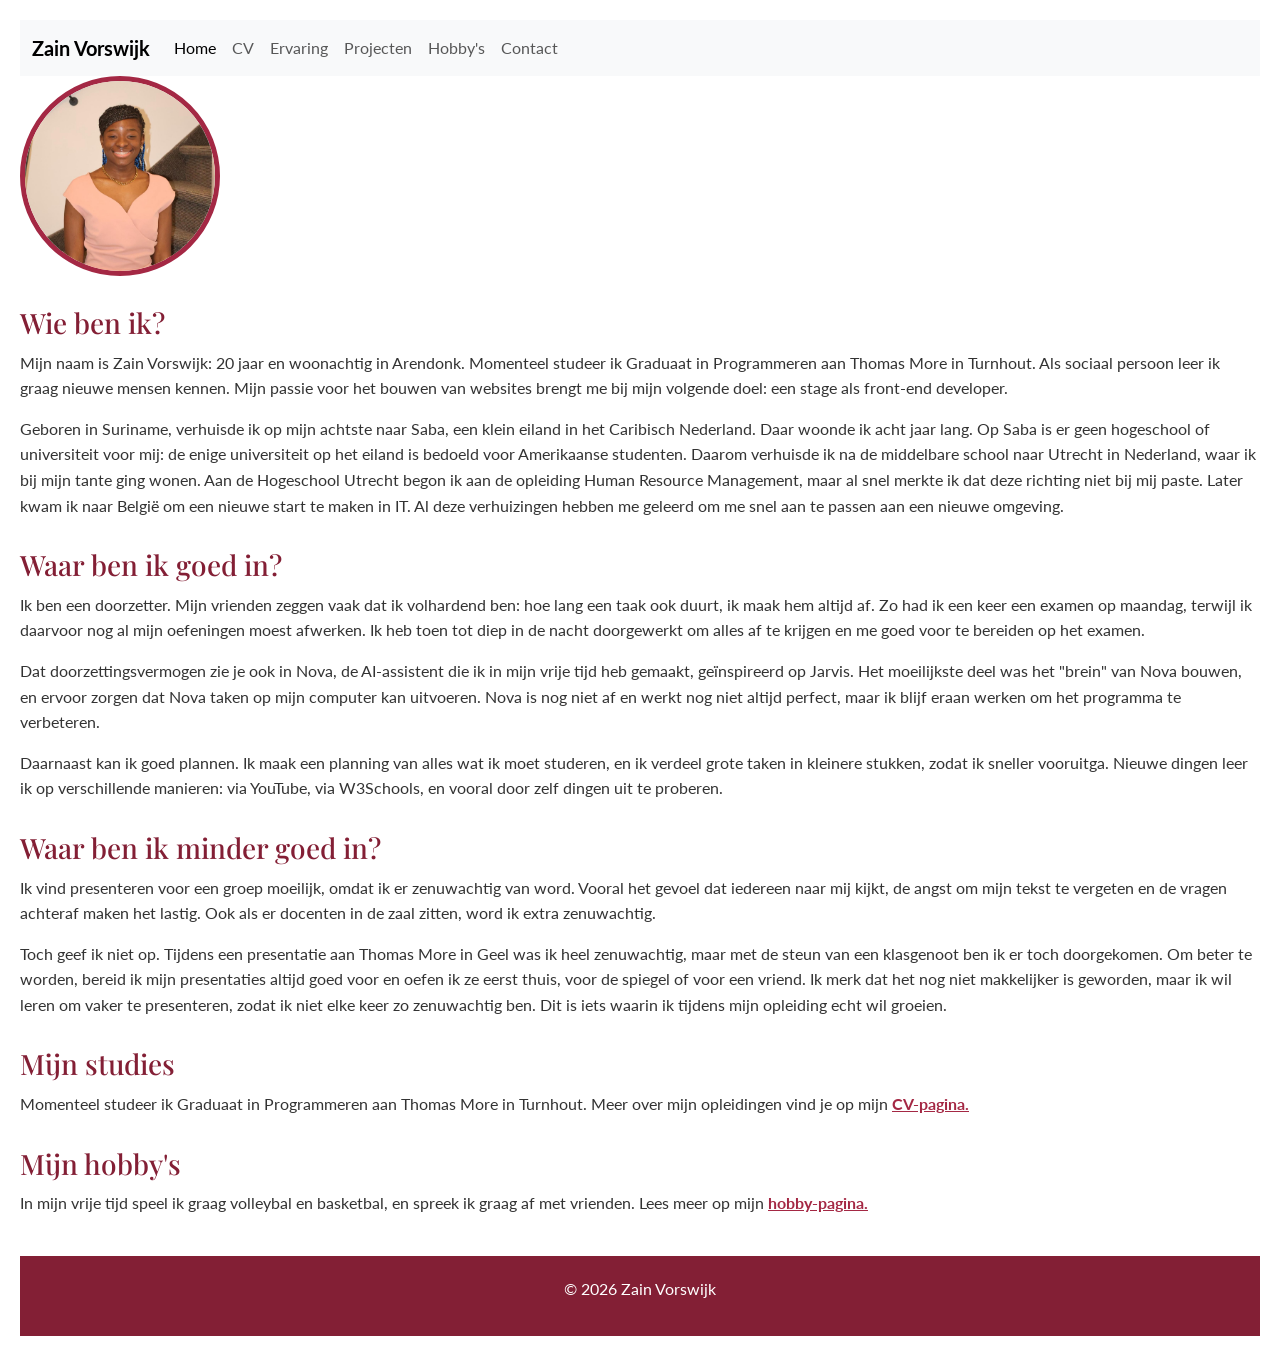
==== index.html @ 047c999d "Bootstrap en responsive navbar toegevoegd aan index" ====
<!DOCTYPE html>
<html lang="nl">
<head>
    <meta charset="UTF-8">
    <meta name="viewport" content="width=device-width, initial-scale=1.0">
    <meta name="description" content="Portfolio van Zain Vorswijk, student Graduaat in Programmeren aan Thomas More Turnhout">
    <title>Home | Zain Vorswijk</title>
    <link rel="icon" href="images/favicon.ico" type="image/x-icon">
    <link href="https://fonts.googleapis.com/css2?family=Dancing+Script:wght@700&family=Playfair+Display:wght@700&family=Lato:wght@400;700&display=swap" rel="stylesheet">
    <link href="https://cdn.jsdelivr.net/npm/bootstrap@5.3.8/dist/css/bootstrap.min.css" rel="stylesheet" integrity="sha384-sRIl4kxILFvY47J16cr9ZwB07vP4J8+LH7qKQnuqkuIAvNWLzeN8tE5YBujZqJLB" crossorigin="anonymous">
    <link rel="stylesheet" href="css/style.css">

</head>

<body>
    <nav class="navbar navbar-expand-lg bg-body-tertiary">
  <div class="container-fluid">
    <a class="navbar-brand" href="index.html">Zain Vorswijk</a>
    <button class="navbar-toggler" type="button" data-bs-toggle="collapse" data-bs-target="#navbarTogglerDemo01" aria-controls="navbarTogglerDemo01" aria-expanded="false" aria-label="Toggle navigation">
      <span class="navbar-toggler-icon"></span>
    </button>
    <div class="collapse navbar-collapse" id="navbarTogglerDemo01">
      <ul class="navbar-nav me-auto mb-2 mb-lg-0">
        <li class="nav-item">
          <a class="nav-link active" aria-current="page" href="index.html">Home</a>
        </li>
        <li class="nav-item">
          <a class="nav-link" href="cv.html">CV</a>
        </li>
        <li class="nav-item">
          <a class="nav-link" href="ervaring.html">Ervaring</a>
        </li>
        <li class="nav-item">
          <a class="nav-link" href="projecten.html">Projecten</a>
        </li>
        <li class="nav-item">
          <a class="nav-link" href="hobby.html">Hobby's</a>
        </li>
        <li class="nav-item">
          <a class="nav-link" href="contact.html">Contact</a>
        </li>
      </ul>
    </div>
  </div>
</nav>

    <img src="images/profielfoto.jpg" alt="Foto van Zain Vorswijk" id="profielfoto">

    <h2>Wie ben ik?</h2>
    <p>Mijn naam is Zain Vorswijk: 20 jaar en woonachtig in Arendonk. Momenteel studeer ik Graduaat in Programmeren aan Thomas More in Turnhout. Als sociaal persoon leer ik graag nieuwe mensen kennen. Mijn passie voor het bouwen van websites brengt me bij mijn volgende doel: een stage als front-end developer.</p>
    <p>Geboren in Suriname, verhuisde ik op mijn achtste naar Saba, een klein eiland in het Caribisch Nederland. Daar woonde ik acht jaar lang. Op Saba is er geen hogeschool of universiteit voor mij: de enige universiteit op het eiland is bedoeld voor Amerikaanse studenten. Daarom verhuisde ik na de middelbare school naar Utrecht in Nederland, waar ik bij mijn tante ging wonen. Aan de Hogeschool Utrecht begon ik aan de opleiding Human Resource Management, maar al snel merkte ik dat deze richting niet bij mij paste. Later kwam ik naar België om een nieuwe start te maken in IT. Al deze verhuizingen hebben me geleerd om me snel aan te passen aan een nieuwe omgeving.</p>

    <h2>Waar ben ik goed in?</h2>
    <p>Ik ben een doorzetter. Mijn vrienden zeggen vaak dat ik volhardend ben: hoe lang een taak ook duurt, ik maak hem altijd af. Zo had ik een keer een examen op maandag, terwijl ik daarvoor nog al mijn oefeningen moest afwerken. Ik heb toen tot diep in de nacht doorgewerkt om alles af te krijgen en me goed voor te bereiden op het examen.</p>
    <p>Dat doorzettingsvermogen zie je ook in Nova, de AI-assistent die ik in mijn vrije tijd heb gemaakt, geïnspireerd op Jarvis. Het moeilijkste deel was het "brein" van Nova bouwen, en ervoor zorgen dat Nova taken op mijn computer kan uitvoeren. Nova is nog niet af en werkt nog niet altijd perfect, maar ik blijf eraan werken om het programma te verbeteren.</p>
    <p>Daarnaast kan ik goed plannen. Ik maak een planning van alles wat ik moet studeren, en ik verdeel grote taken in kleinere stukken, zodat ik sneller vooruitga. Nieuwe dingen leer ik op verschillende manieren: via YouTube, via W3Schools, en vooral door zelf dingen uit te proberen.</p>

    <h2>Waar ben ik minder goed in?</h2>
    <p>Ik vind presenteren voor een groep moeilijk, omdat ik er zenuwachtig van word. Vooral het gevoel dat iedereen naar mij kijkt, de angst om mijn tekst te vergeten en de vragen achteraf maken het lastig. Ook als er docenten in de zaal zitten, word ik extra zenuwachtig.</p>
    <p>Toch geef ik niet op. Tijdens een presentatie aan Thomas More in Geel was ik heel zenuwachtig, maar met de steun van een klasgenoot ben ik er toch doorgekomen. Om beter te worden, bereid ik mijn presentaties altijd goed voor en oefen ik ze eerst thuis, voor de spiegel of voor een vriend. Ik merk dat het nog niet makkelijker is geworden, maar ik wil leren om vaker te presenteren, zodat ik niet elke keer zo zenuwachtig ben. Dit is iets waarin ik tijdens mijn opleiding echt wil groeien.</p>

    <h2>Mijn studies</h2>
    <p>Momenteel studeer ik Graduaat in Programmeren aan Thomas More in Turnhout. Meer over mijn opleidingen vind je op mijn <a href="cv.html">CV-pagina.</a></p>
    
    <h2>Mijn hobby's</h2>
    <p>In mijn vrije tijd speel ik graag volleybal en basketbal, en spreek ik graag af met vrienden. Lees meer op mijn <a href="hobby.html">hobby-pagina.</a></p>

    <footer>
        <p>&copy; 2026 Zain Vorswijk</p>
    </footer>
    <script src="https://cdn.jsdelivr.net/npm/bootstrap@5.3.8/dist/js/bootstrap.bundle.min.js" integrity="sha384-FKyoEForCGlyvwx9Hj09JcYn3nv7wiPVlz7YYwJrWVcXK/BmnVDxM+D2scQbITxI" crossorigin="anonymous"></script>
</body>
</html>
---- css/style.css ----
h1 {
    font-family: 'Dancing Script', cursive;
    color: #a42844;
    font-size: 36px;
    margin-bottom: 10px;
}

h2 {
    font-family: 'Playfair Display', serif;
    color: #831F35;
    font-size: 28px;
    margin-top: 30px;
    margin-bottom: 10px;
}

h3 {
    font-family: 'Playfair Display', serif;
    color: #a42844;
    font-size: 22px;
    margin-bottom: 8px;
}

p {
    font-size: 16px;
    line-height: 1.6;
    margin-bottom: 15px;
}

body {
    font-family: Lato, sans-serif;
    margin: 0;
    padding: 20px;
    background-color: #ffffff;
    color: #333333;
}

footer {
    background-color: #831F35;
    color: #ffffff;
    text-align: center;
    padding: 20px;
    margin-top: 40px;
}

#profielfoto {
    width: 200px;
    height: 200px;
    border-radius: 50%;
    object-fit: cover;
    border: 5px solid #a42844;
}

form {
    max-width: 500px;
}

label {
    display: block;
    margin-top: 15px;
    margin-bottom: 5px;
    font-weight: bold;
}

input, textarea {
    width: 100%;
    padding: 10px;
    border: 2px solid #f4beca;
    border-radius: 5px;
    font-family: Lato, sans-serif;
    font-size: 16px;
}

button {
    margin-top: 15px;
    padding: 10px 20px;
    background-color: #a42844;
    color: #ffffff;
    border: none;
    font-weight: bold;
    cursor: pointer;
}

button:hover {
    background-color: #831F35;
}

table {
    border-collapse: collapse;
    width: 100%;
    max-width: 800px;
    margin-bottom: 30px;
}

caption {
    font-family: 'Playfair Display', serif;
    color: #a42844;
    font-size: 18px;
    text-align: left;
    margin-bottom: 10px;
}

th {
    background-color: #831F35;
    color: #ffffff;
    text-align: left;
    padding: 10px;
}

td {
    padding: 10px;
    border: 1px solid #f4beca;
}

a {
    color: #a42844;
    font-weight: bold;
}

a:hover {
    color: #831F35;
}

iframe {
    max-width: 100%;
    border-radius: 10px;
    border: 3px solid #f4beca;
    margin-top: 10px;
}

.balk {
    background-color: #f4beca;
    height: 8px;
    max-width: 300px;
    border-radius: 4px;
    margin-bottom: 15px;
}

.balk-vulling {
    background-color: #a42844;
    height: 100%;
    border-radius: 5px;
}

.hobbyfoto{
    width: 100%;
    max-width: 400px;
    border-radius: 10px;
    border: 3px solid #f4beca;
    margin-bottom: 10px;
}
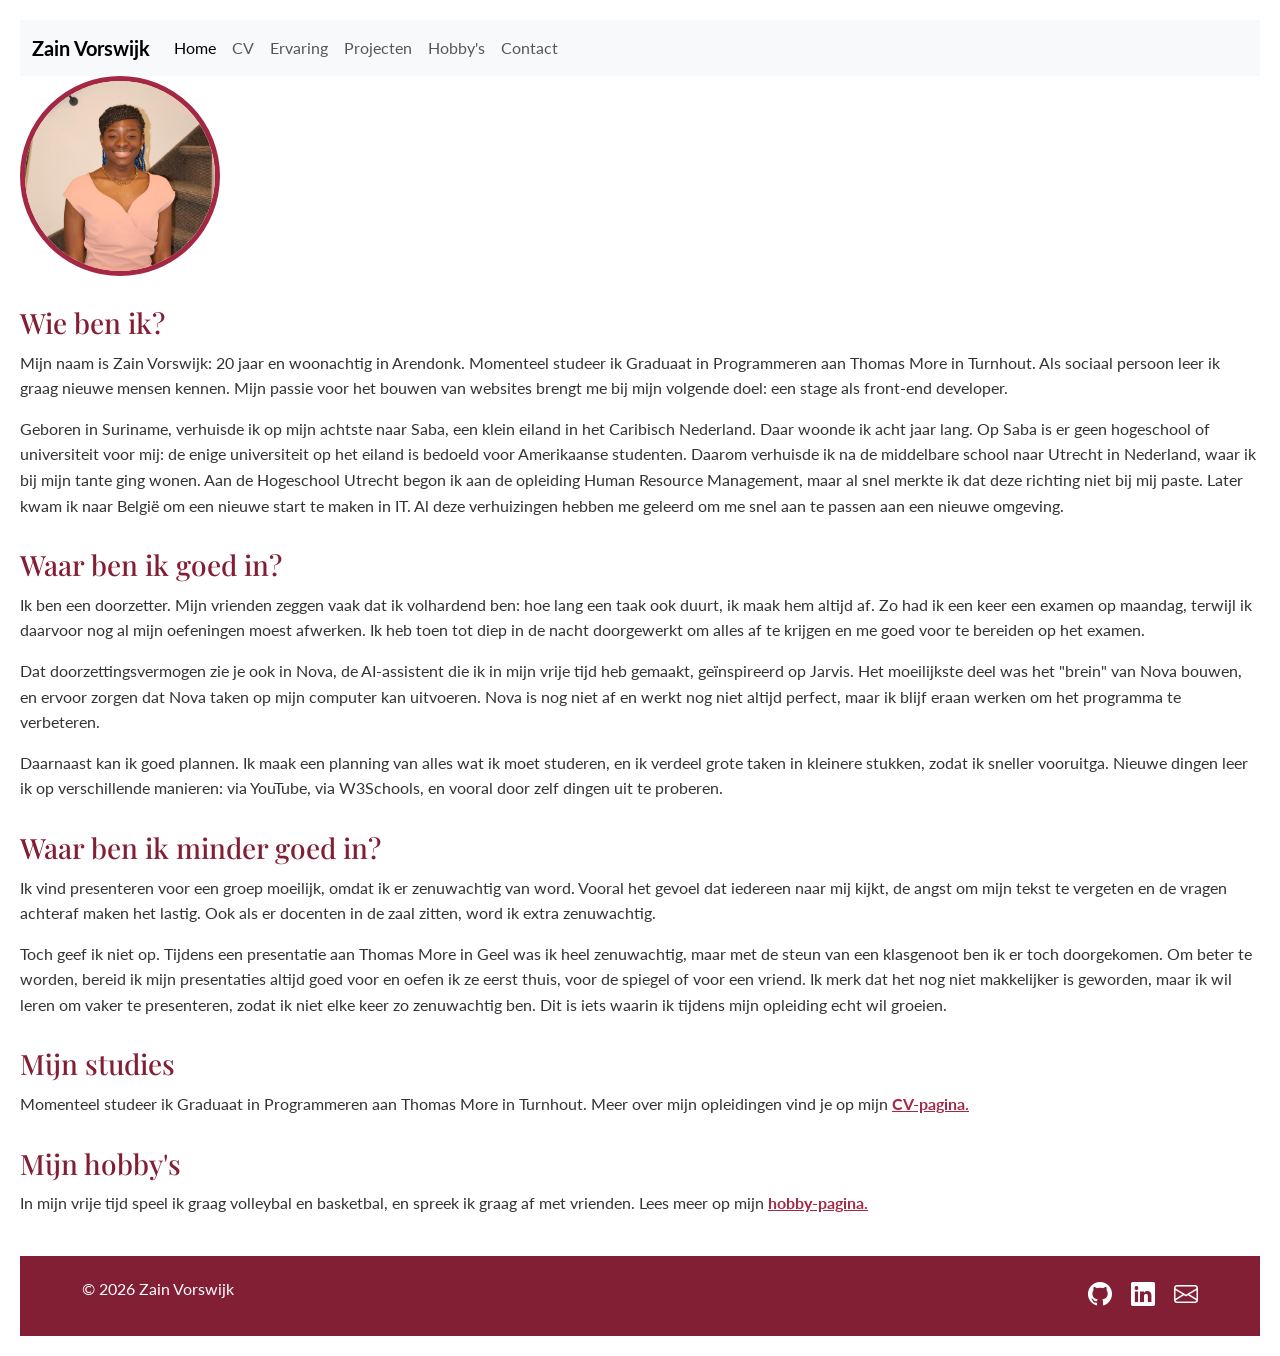
==== commit 7219feab: "Footer met twee kolommen en sociale iconen toegevoegd" ====
--- a/index.html
+++ b/index.html
@@ -8,10 +8,10 @@
     <link rel="icon" href="images/favicon.ico" type="image/x-icon">
     <link href="https://fonts.googleapis.com/css2?family=Dancing+Script:wght@700&family=Playfair+Display:wght@700&family=Lato:wght@400;700&display=swap" rel="stylesheet">
     <link href="https://cdn.jsdelivr.net/npm/bootstrap@5.3.8/dist/css/bootstrap.min.css" rel="stylesheet" integrity="sha384-sRIl4kxILFvY47J16cr9ZwB07vP4J8+LH7qKQnuqkuIAvNWLzeN8tE5YBujZqJLB" crossorigin="anonymous">
+    <link rel="stylesheet" href="https://cdn.jsdelivr.net/npm/bootstrap-icons@1.13.2/font/bootstrap-icons.min.css">
     <link rel="stylesheet" href="css/style.css">
 
 </head>
-
 <body>
     <nav class="navbar navbar-expand-lg bg-body-tertiary">
   <div class="container-fluid">
@@ -66,7 +66,18 @@
     <p>In mijn vrije tijd speel ik graag volleybal en basketbal, en spreek ik graag af met vrienden. Lees meer op mijn <a href="hobby.html">hobby-pagina.</a></p>
 
     <footer>
-        <p>&copy; 2026 Zain Vorswijk</p>
+        <div class="container">
+            <div class="row">
+                <div class="col-md-6 text-center text-md-start">
+                    <p>&copy; 2026 Zain Vorswijk</p>
+                </div>
+                <div class="col-md-6 text-center text-md-end">
+                    <a href="https://github.com/Zainy2410"><i class="bi bi-github"></i></a>
+                    <a href="https://www.linkedin.com/in/zain-vorswijk-43546b330/"><i class="bi bi-linkedin"></i></a>
+                    <a href="mailto:zainvorswijk05@gmail.com"><i class="bi bi-envelope"></i></a>
+                </div>
+            </div>
+        </div>
     </footer>
     <script src="https://cdn.jsdelivr.net/npm/bootstrap@5.3.8/dist/js/bootstrap.bundle.min.js" integrity="sha384-FKyoEForCGlyvwx9Hj09JcYn3nv7wiPVlz7YYwJrWVcXK/BmnVDxM+D2scQbITxI" crossorigin="anonymous"></script>
 </body>
--- a/css/style.css
+++ b/css/style.css
@@ -37,7 +37,6 @@
 footer {
     background-color: #831F35;
     color: #ffffff;
-    text-align: center;
     padding: 20px;
     margin-top: 40px;
 }
@@ -147,4 +146,14 @@
     border-radius: 10px;
     border: 3px solid #f4beca;
     margin-bottom: 10px;
+}
+
+footer a {
+    color: #ffffff;
+    font-size: 1.5rem;
+    margin-left: 15px;
+}
+
+footer a:hover {
+    color: #f4beca;
 }
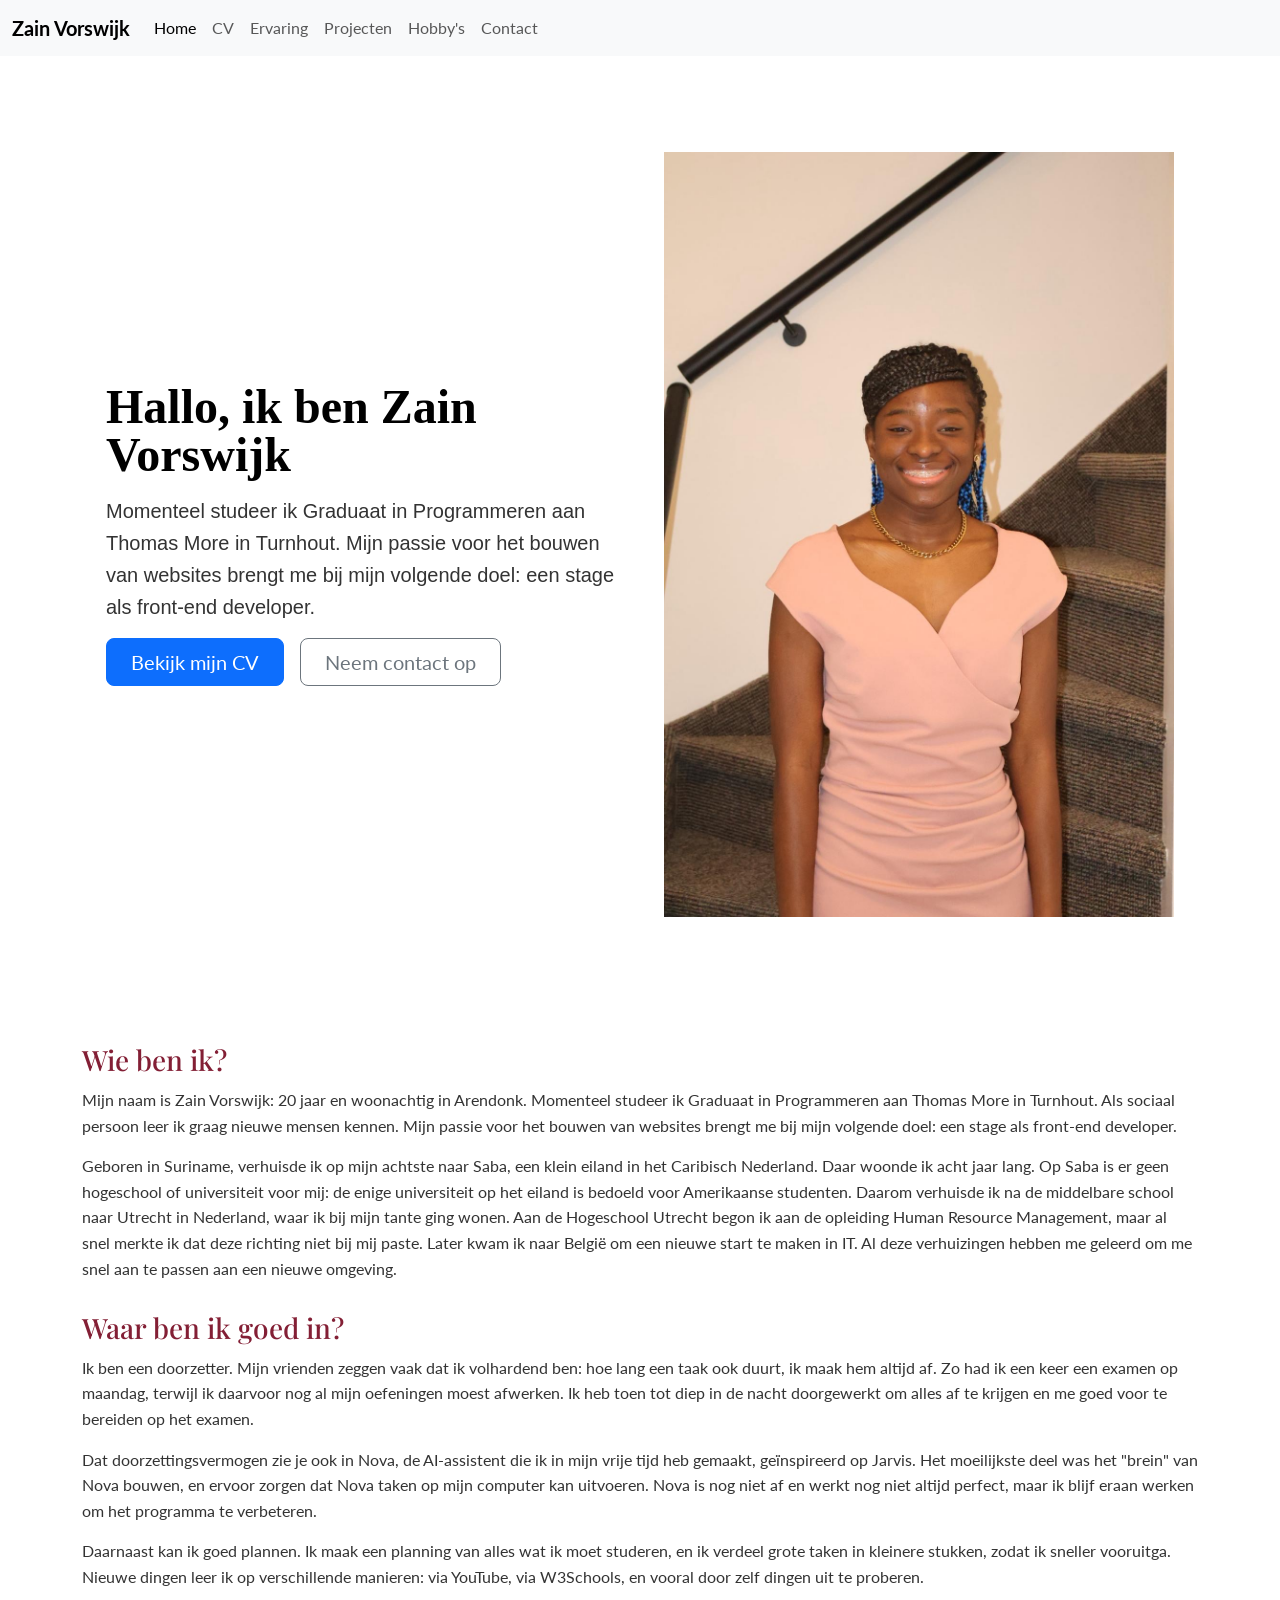
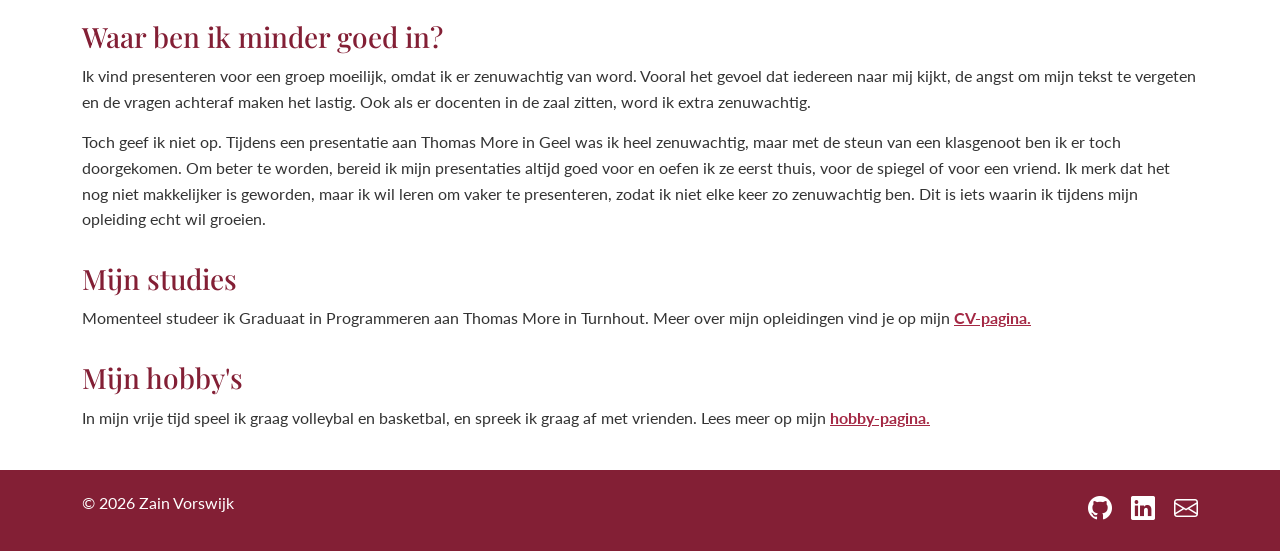
==== commit bfe72e4a: "Hero met call to action toegevoegd aan startpagina" ====
--- a/index.html
+++ b/index.html
@@ -44,7 +44,23 @@
   </div>
 </nav>
 
-    <img src="images/profielfoto.jpg" alt="Foto van Zain Vorswijk" id="profielfoto">
+<main class="container">
+    
+    <div class="container col-xxl-8 px-4 py-5">
+        <div class="row flex-lg-row-reverse align-items-center g-5 py-5">
+            <div class="col-10 col-sm-8 col-lg-6">
+                <img src="images/profielfoto.jpg" class="d-block mx-lg-auto img-fluid" alt="Profielfoto van Zain Vorswijk" width="700" height="500" loading="lazy">
+            </div>
+            <div class="col-lg-6">
+                <h1 class="display-5 fw-bold text-body-emphasis lh-1 mb-3">Hallo, ik ben Zain Vorswijk</h1>
+                <p class="lead">Momenteel studeer ik Graduaat in Programmeren aan Thomas More in Turnhout. Mijn passie voor het bouwen van websites brengt me bij mijn volgende doel: een stage als front-end developer.</p>
+                <div class="d-grid gap-2 d-md-flex justify-content-md-start">
+                    <a href="cv.html" class="btn btn-primary btn-lg px-4 me-md-2">Bekijk mijn CV</a>
+                    <a href="contact.html" class="btn btn-outline-secondary btn-lg px-4">Neem contact op</a>
+                </div>
+            </div>
+        </div>
+    </div>
 
     <h2>Wie ben ik?</h2>
     <p>Mijn naam is Zain Vorswijk: 20 jaar en woonachtig in Arendonk. Momenteel studeer ik Graduaat in Programmeren aan Thomas More in Turnhout. Als sociaal persoon leer ik graag nieuwe mensen kennen. Mijn passie voor het bouwen van websites brengt me bij mijn volgende doel: een stage als front-end developer.</p>
@@ -64,6 +80,7 @@
     
     <h2>Mijn hobby's</h2>
     <p>In mijn vrije tijd speel ik graag volleybal en basketbal, en spreek ik graag af met vrienden. Lees meer op mijn <a href="hobby.html">hobby-pagina.</a></p>
+</main>
 
     <footer>
         <div class="container">
--- a/css/style.css
+++ b/css/style.css
@@ -29,7 +29,6 @@
 body {
     font-family: Lato, sans-serif;
     margin: 0;
-    padding: 20px;
     background-color: #ffffff;
     color: #333333;
 }
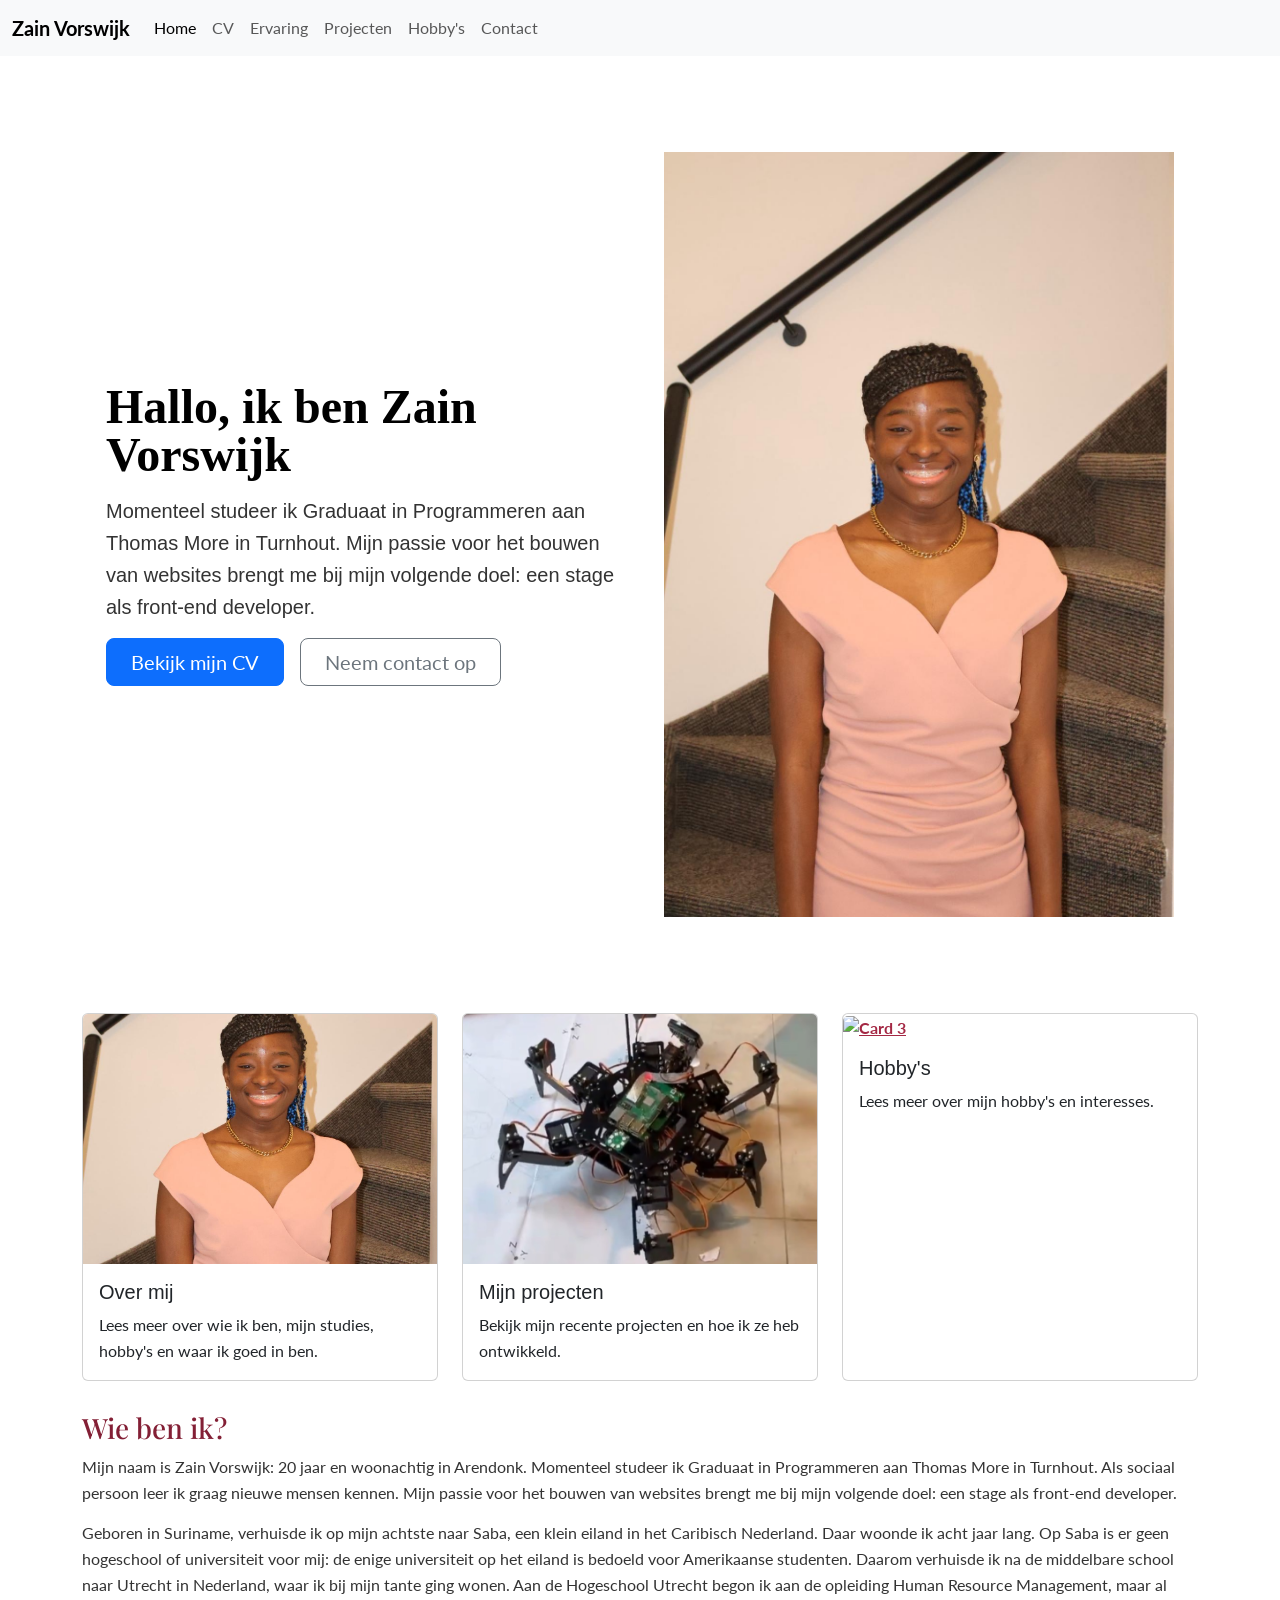
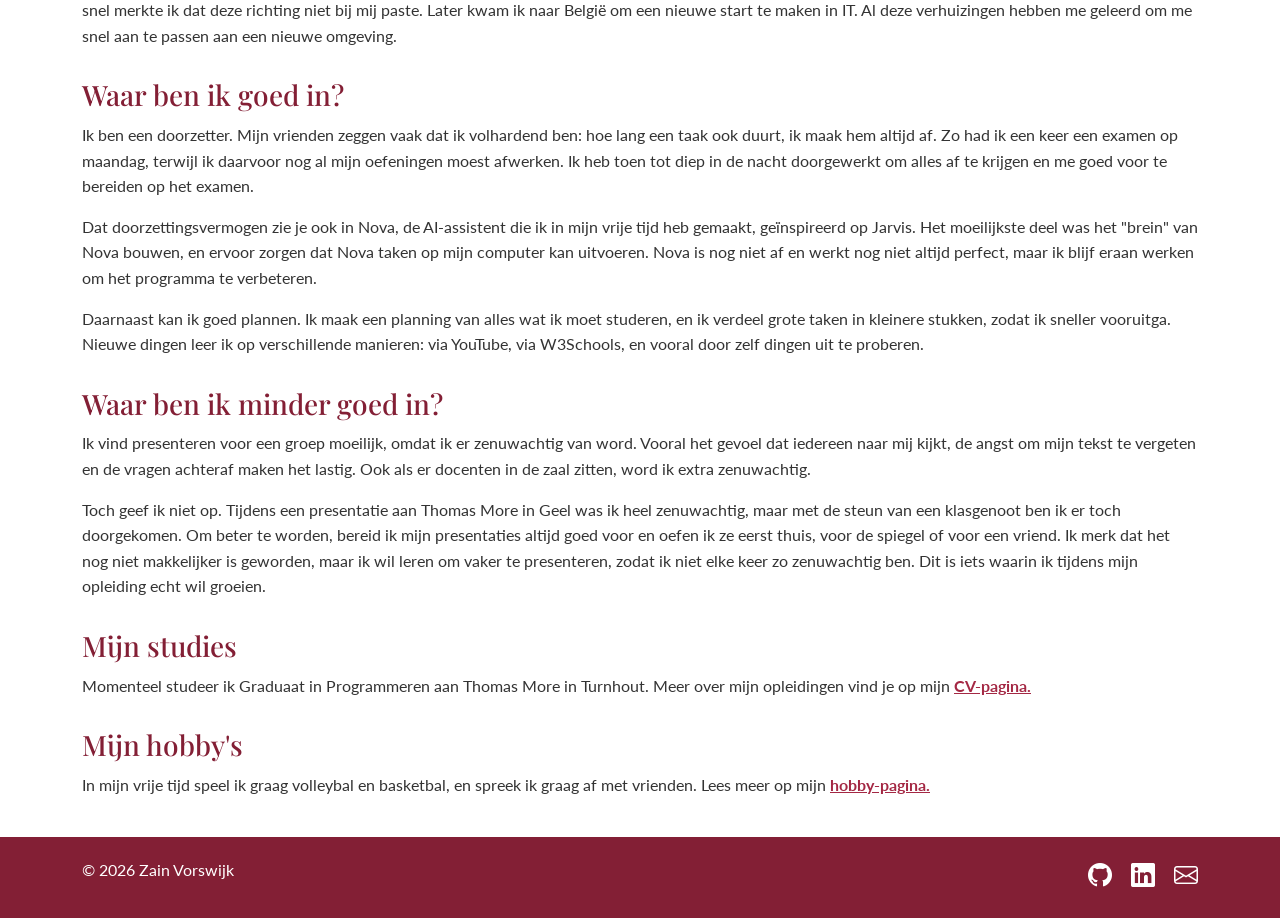
==== commit 456262a2: "Drie kaarten toegevoegd aan startpagina" ====
--- a/index.html
+++ b/index.html
@@ -62,6 +62,36 @@
         </div>
     </div>
 
+    <div class="row g-4">
+        <div class="col-md-4">
+            <div class="card h-100">
+                <a href="cv.html"><img src="images/profielfoto.jpg" class="card-img-top" alt="Card 1"></a>
+                <div class="card-body">
+                    <h5 class="card-title">Over mij</h5>
+                    <p class="card-text">Lees meer over wie ik ben, mijn studies, hobby's en waar ik goed in ben.</p>
+                </div>
+            </div>
+        </div>
+        <div class="col-md-4">
+            <div class="card h-100">
+                <a href="projecten.html"><img src="images/spyderparker.jpg" class="card-img-top" alt="Card 2"></a>
+                <div class="card-body">
+                    <h5 class="card-title">Mijn projecten</h5>
+                    <p class="card-text">Bekijk mijn recente projecten en hoe ik ze heb ontwikkeld.</p>
+                </div>
+            </div>
+        </div>
+        <div class="col-md-4">
+            <div class="card h-100">
+                <a href="hobby.html"><img src="images/volleybal.jpg" class="card-img-top" alt="Card 3"></a>
+                <div class="card-body">
+                    <h5 class="card-title">Hobby's</h5>
+                    <p class="card-text">Lees meer over mijn hobby's en interesses.</p>
+                </div>
+            </div>
+        </div>
+    </div>
+
     <h2>Wie ben ik?</h2>
     <p>Mijn naam is Zain Vorswijk: 20 jaar en woonachtig in Arendonk. Momenteel studeer ik Graduaat in Programmeren aan Thomas More in Turnhout. Als sociaal persoon leer ik graag nieuwe mensen kennen. Mijn passie voor het bouwen van websites brengt me bij mijn volgende doel: een stage als front-end developer.</p>
     <p>Geboren in Suriname, verhuisde ik op mijn achtste naar Saba, een klein eiland in het Caribisch Nederland. Daar woonde ik acht jaar lang. Op Saba is er geen hogeschool of universiteit voor mij: de enige universiteit op het eiland is bedoeld voor Amerikaanse studenten. Daarom verhuisde ik na de middelbare school naar Utrecht in Nederland, waar ik bij mijn tante ging wonen. Aan de Hogeschool Utrecht begon ik aan de opleiding Human Resource Management, maar al snel merkte ik dat deze richting niet bij mij paste. Later kwam ik naar België om een nieuwe start te maken in IT. Al deze verhuizingen hebben me geleerd om me snel aan te passen aan een nieuwe omgeving.</p>
--- a/css/style.css
+++ b/css/style.css
@@ -155,4 +155,9 @@
 
 footer a:hover {
     color: #f4beca;
+}
+
+.card-img-top {
+    height: 250px;
+    object-fit: cover;
 }
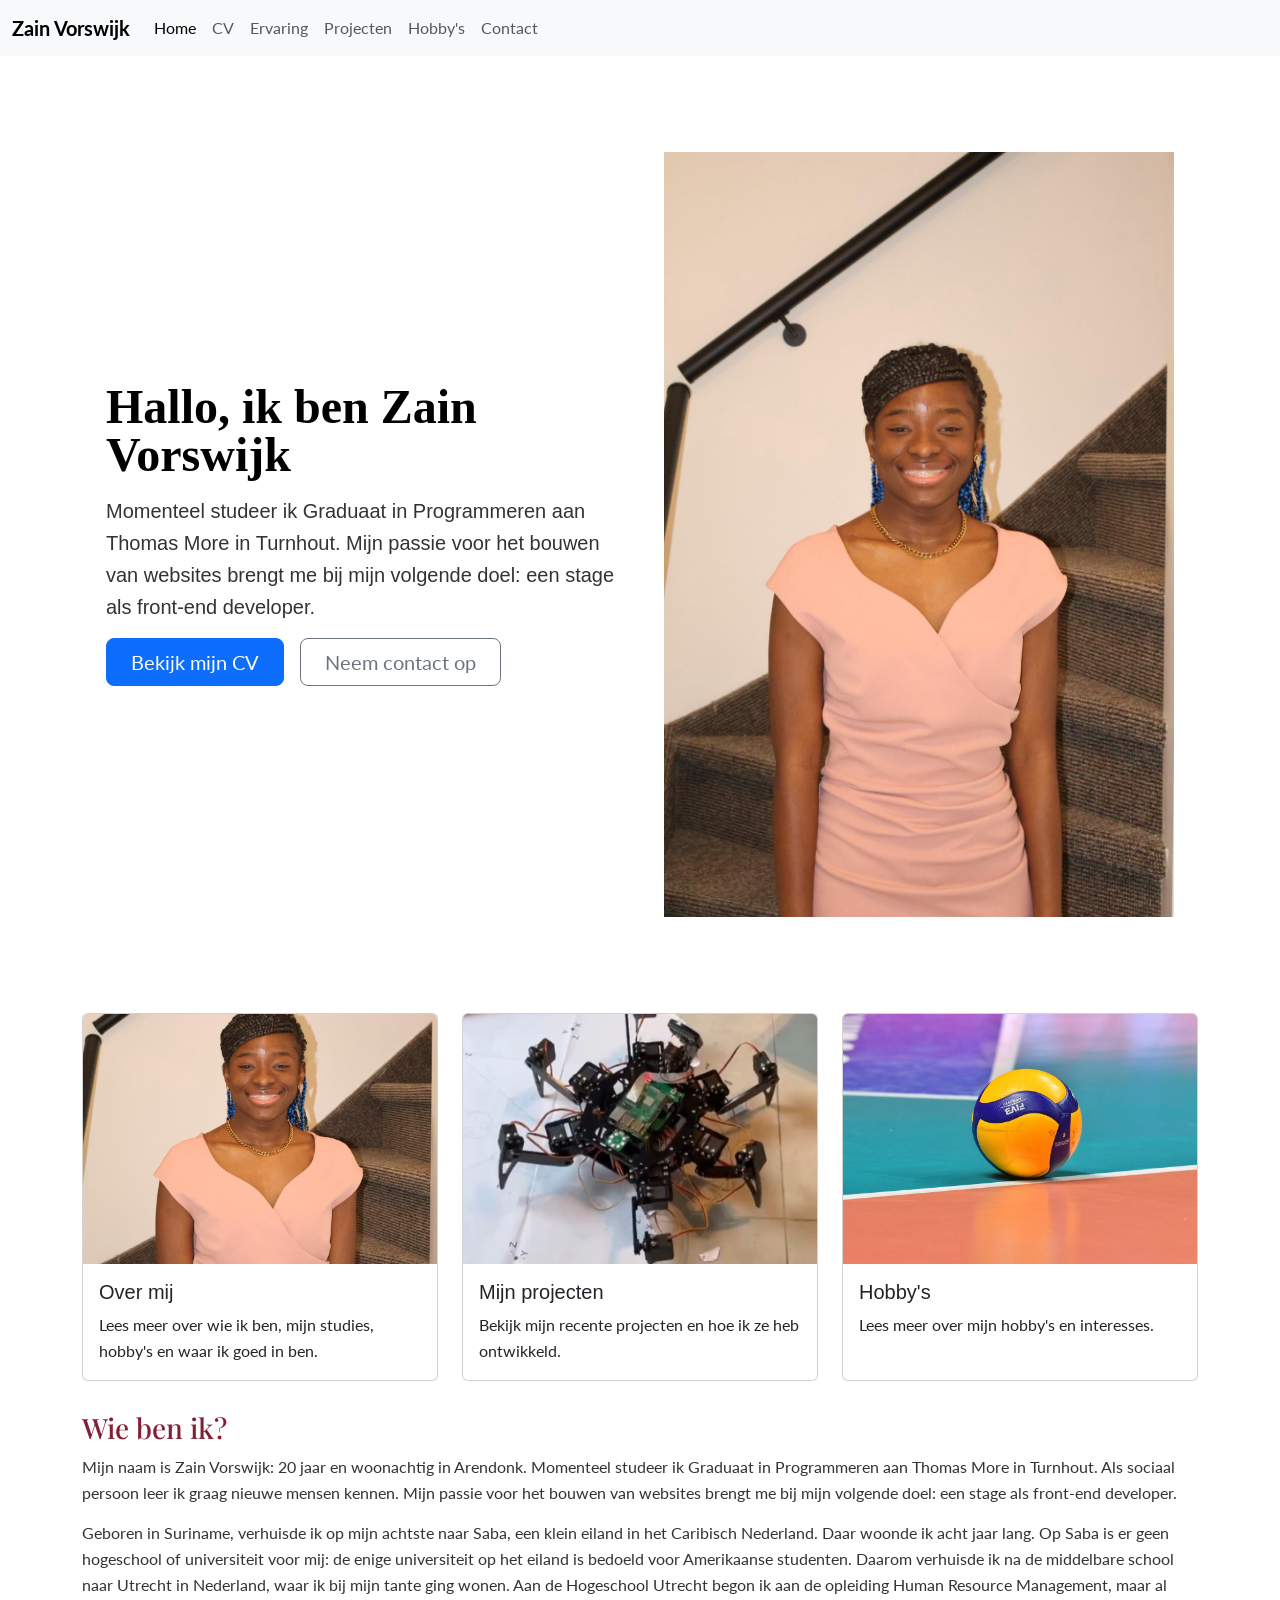
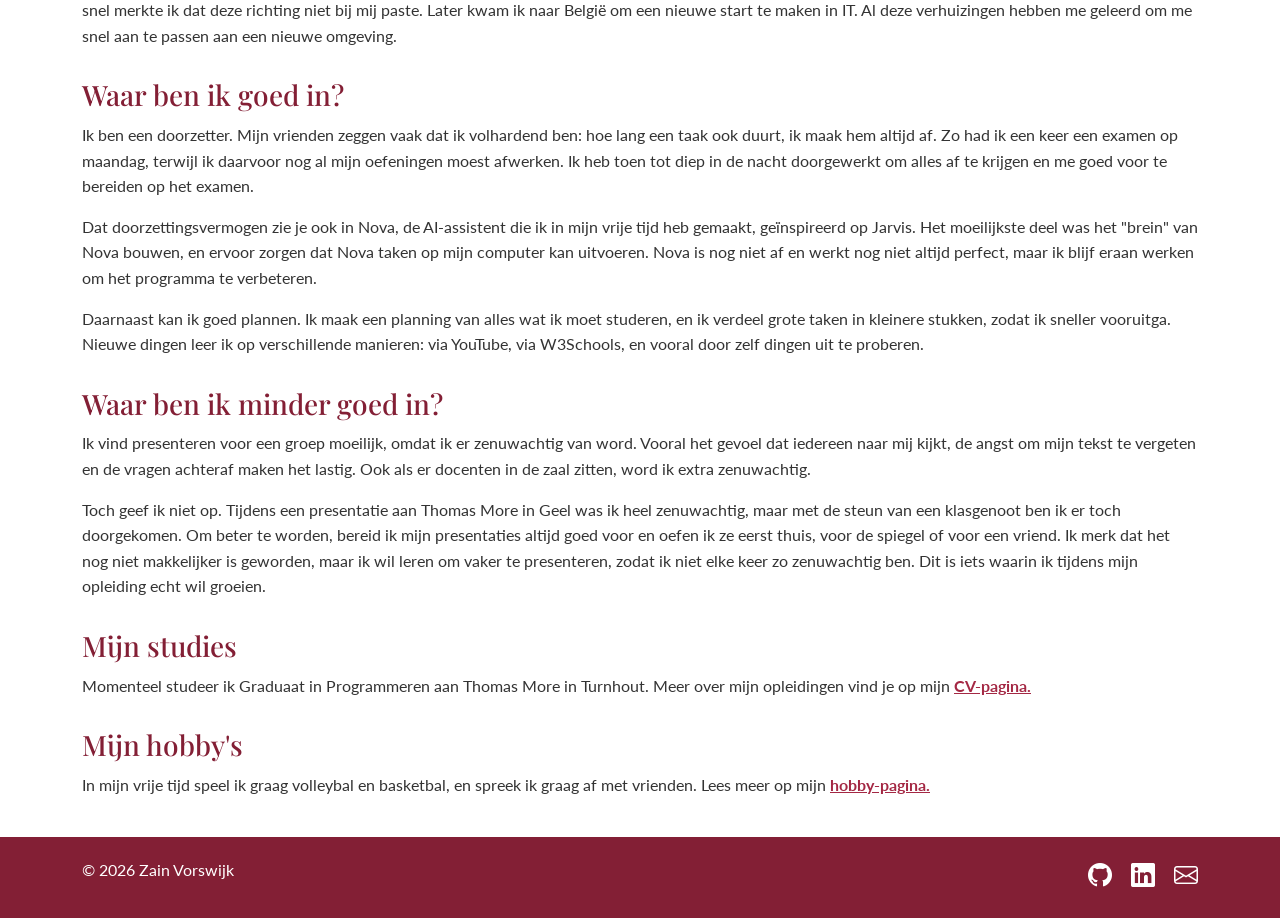
==== commit 79456f0e: "Laatste verbetering voor indienen" ====
--- a/index.html
+++ b/index.html
@@ -65,7 +65,7 @@
     <div class="row g-4">
         <div class="col-md-4">
             <div class="card h-100">
-                <a href="cv.html"><img src="images/profielfoto.jpg" class="card-img-top" alt="Card 1"></a>
+                <a href="cv.html"><img src="images/profielfoto.jpg" class="card-img-top" alt="Foto van Zain Vorswijk"></a>
                 <div class="card-body">
                     <h5 class="card-title">Over mij</h5>
                     <p class="card-text">Lees meer over wie ik ben, mijn studies, hobby's en waar ik goed in ben.</p>
@@ -74,7 +74,7 @@
         </div>
         <div class="col-md-4">
             <div class="card h-100">
-                <a href="projecten.html"><img src="images/spyderparker.jpg" class="card-img-top" alt="Card 2"></a>
+                <a href="projecten.html"><img src="images/spyderparker.jpg" class="card-img-top" alt="Spyder Parker"></a>
                 <div class="card-body">
                     <h5 class="card-title">Mijn projecten</h5>
                     <p class="card-text">Bekijk mijn recente projecten en hoe ik ze heb ontwikkeld.</p>
@@ -83,7 +83,7 @@
         </div>
         <div class="col-md-4">
             <div class="card h-100">
-                <a href="hobby.html"><img src="images/volleybal.jpg" class="card-img-top" alt="Card 3"></a>
+                <a href="hobby.html"><img src="images/volleybal.jpg" class="card-img-top" alt="Volleybal"></a>
                 <div class="card-body">
                     <h5 class="card-title">Hobby's</h5>
                     <p class="card-text">Lees meer over mijn hobby's en interesses.</p>
--- a/css/style.css
+++ b/css/style.css
@@ -68,20 +68,6 @@
     font-size: 16px;
 }
 
-button {
-    margin-top: 15px;
-    padding: 10px 20px;
-    background-color: #a42844;
-    color: #ffffff;
-    border: none;
-    font-weight: bold;
-    cursor: pointer;
-}
-
-button:hover {
-    background-color: #831F35;
-}
-
 table {
     border-collapse: collapse;
     width: 100%;
@@ -122,7 +108,6 @@
     max-width: 100%;
     border-radius: 10px;
     border: 3px solid #f4beca;
-    margin-top: 10px;
 }
 
 .balk {
@@ -160,4 +145,32 @@
 .card-img-top {
     height: 250px;
     object-fit: cover;
+}
+
+.progress-bar {
+    background-color: #a42844;
+}
+
+.swiper-slide img {
+    width: 80px;
+    height: 80px;
+    display: block;
+    margin: 0 auto 2.5rem;
+}
+
+.carousel-item img {
+    height: 650px;
+    object-fit: cover;
+    object-position: center;
+}
+
+#carouselExampleCaptions {
+    max-width: 500px;
+    margin: 0 auto;
+}
+
+.carousel-control-prev,
+.carousel-control-next {
+    background-color: transparent;
+    margin-top: 0;
 }
